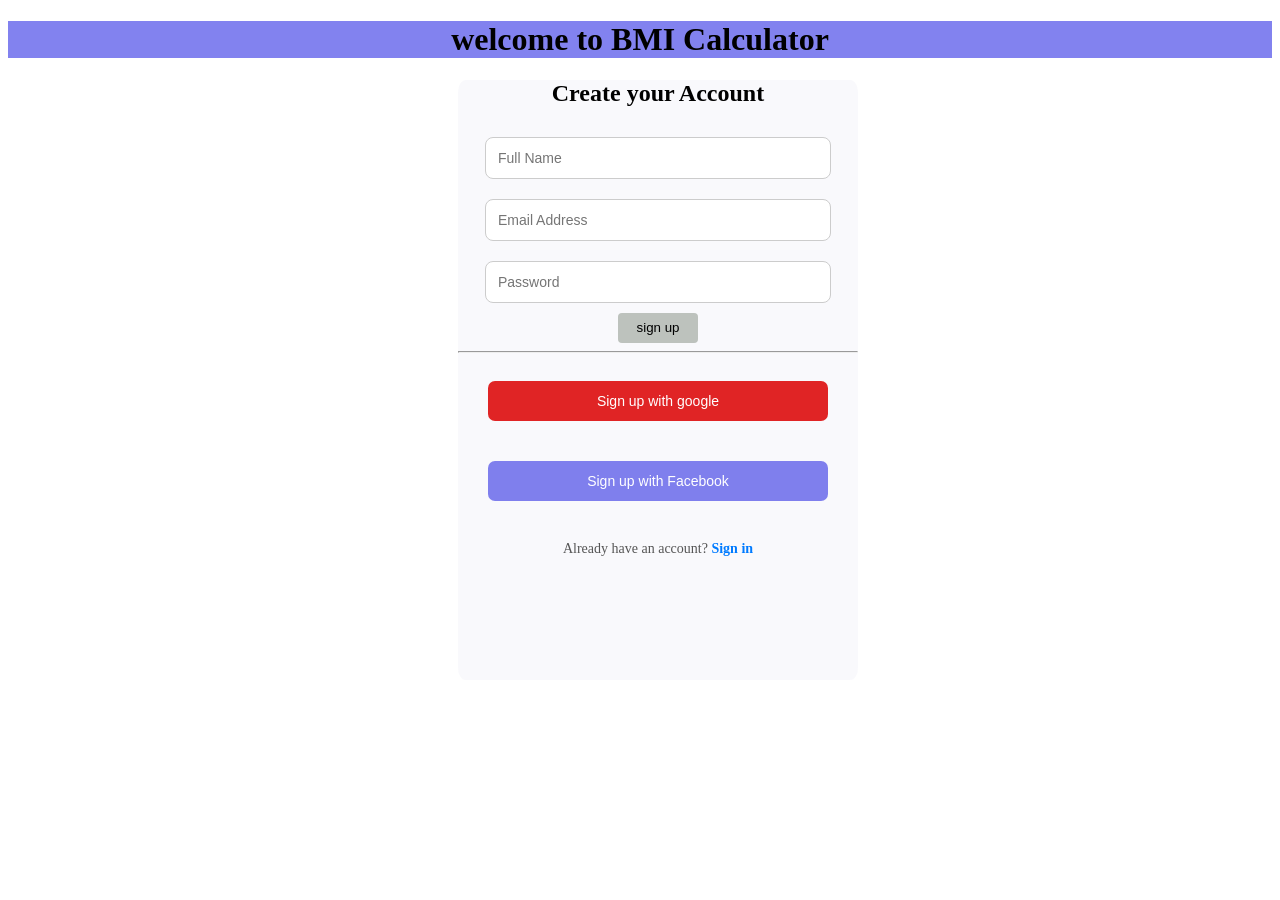
==== index.html @ 36f5c376 "Add files via upload" ====
<!DOCTYPE html>
<html lang="en">
<head>
    <meta charset="UTF-8">
    <meta name="viewport" content="width=device-width, initial-scale=1.0">
    <title>Document</title>
    <link rel="stylesheet" href="./index.css">
</head>
<body>
    <h1>welcome to BMI Calculator</h1>
    <div id="login">
        <h2>Create your Account</h2>
        <input type="text" id="name" placeholder="Full Name" />
    <input type="email" id="email" placeholder="Email Address" />
    <input type="password" id="password" placeholder="Password" />
        <button onclick="window.location.href='./home.html'">sign up</button>
        <hr />
    <button id="google">Sign up with google</button>
    <button id="fb">Sign up with Facebook</button>
    <p style="margin-top: 20px; font-size: 14px; color: #555;">
      Already have an account?
      <a href="home.html" style="color: #007bff; text-decoration: none; font-weight: bold;">Sign in</a>
    </p>
    </div>
    
</body>
</html>
---- index.css ----
h1{
    
    text-align: center;
    background-color: rgba(24, 24, 226, 0.541);
    
}
input[type="text"], input[type="email"], input[type="password"] {
      width: 80%;
      padding: 12px;
      margin: 10px 0;
      border: 1px solid #ccc;
      border-radius: 8px;
      font-size: 14px;
    }
#login{
    border-radius: 2%;
    text-align: center;
    background-color: rgba(249, 249, 252, 0.938);
    height: 600px;
    width: 400px;
    margin-left: 450px;
    }
button{
    height: 30px;
    width: 80px;
    border-radius: 4px;
    background-color: rgb(189, 194, 189);
    border: none;
}   
#google{
    background-color: rgba(221, 8, 8, 0.884);
    width: 85%;
    height: 40px;
    border-radius: 7px;
    border: none;
    color: white;
    font-size: 14px;
    margin: 20px 0;
} 
#fb{
    width: 85%;
    height: 40px;
    border-radius: 7px;
    border: none;
    color: white;
    font-size: 14px;
    margin: 20px 0;
    background-color: rgba(24, 24, 226, 0.541); 
}
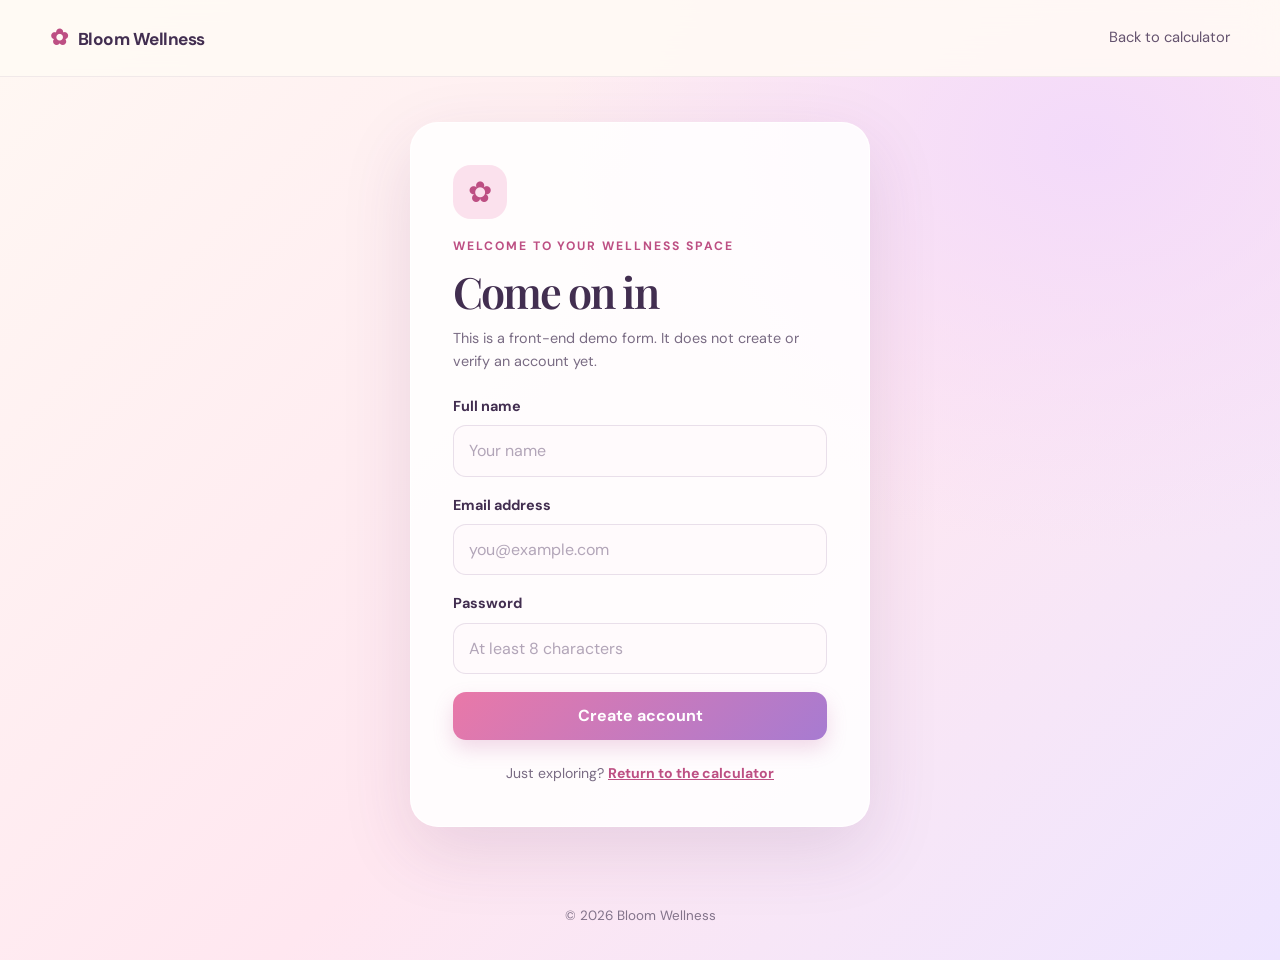
==== commit a1f41254: "Add files via upload" ====
--- a/index.html
+++ b/index.html
@@ -1,27 +1,34 @@
-<!DOCTYPE html>
-<html lang="en">
-<head>
-    <meta charset="UTF-8">
-    <meta name="viewport" content="width=device-width, initial-scale=1.0">
-    <title>Document</title>
-    <link rel="stylesheet" href="./index.css">
-</head>
-<body>
-    <h1>welcome to BMI Calculator</h1>
-    <div id="login">
-        <h2>Create your Account</h2>
-        <input type="text" id="name" placeholder="Full Name" />
-    <input type="email" id="email" placeholder="Email Address" />
-    <input type="password" id="password" placeholder="Password" />
-        <button onclick="window.location.href='./home.html'">sign up</button>
-        <hr />
-    <button id="google">Sign up with google</button>
-    <button id="fb">Sign up with Facebook</button>
-    <p style="margin-top: 20px; font-size: 14px; color: #555;">
-      Already have an account?
-      <a href="home.html" style="color: #007bff; text-decoration: none; font-weight: bold;">Sign in</a>
-    </p>
-    </div>
-    
-</body>
-</html>+<!DOCTYPE html>
+<html lang="en">
+<head>
+  <meta charset="UTF-8"><meta name="viewport" content="width=device-width, initial-scale=1.0">
+  <title>Sign in | Bloom Wellness</title><link rel="stylesheet" href="index.css">
+</head>
+<body class="auth-page">
+<header class="site-header"><nav class="navbar" aria-label="Main navigation"><a class="brand" href="home.html"><span class="brand-mark">✿</span> Bloom Wellness</a><div class="nav-links"><a href="home.html">Back to calculator</a></div></nav></header>
+<main class="auth-main">
+  <section class="auth-card">
+    <div class="auth-flower" aria-hidden="true">✿</div><p class="eyebrow">Welcome to your wellness space</p><h1>Come on in</h1>
+    <p class="auth-intro">This is a front-end demo form. It does not create or verify an account yet.</p>
+    <form id="auth-form">
+      <label for="name">Full name</label><input id="name" name="name" type="text" placeholder="Your name" autocomplete="name" required>
+      <label for="email">Email address</label><input id="email" name="email" type="email" placeholder="you@example.com" autocomplete="email" required>
+      <label for="password">Password</label><input id="password" name="password" type="password" placeholder="At least 8 characters" minlength="8" autocomplete="new-password" required>
+      <p id="auth-message" class="form-message" role="status" aria-live="polite"></p><button class="button button-primary auth-submit" type="submit">Create account</button>
+    </form>
+    <p class="auth-bottom">Just exploring? <a href="home.html">Return to the calculator</a></p>
+  </section>
+</main>
+<footer class="site-footer auth-footer"><p>© 2026 Bloom Wellness</p></footer>
+<script>
+const authForm = document.getElementById("auth-form");
+const authMessage = document.getElementById("auth-message");
+authForm.addEventListener("submit", function(event) {
+  event.preventDefault();
+  if (!authForm.reportValidity()) return;
+  authMessage.textContent = "The form looks good! Account creation needs a backend to work.";
+  authMessage.classList.add("success-message");
+});
+</script>
+</body>
+</html>
--- a/index.css
+++ b/index.css
@@ -1,49 +1,27 @@
-h1{
-    
-    text-align: center;
-    background-color: rgba(24, 24, 226, 0.541);
-    
-}
-input[type="text"], input[type="email"], input[type="password"] {
-      width: 80%;
-      padding: 12px;
-      margin: 10px 0;
-      border: 1px solid #ccc;
-      border-radius: 8px;
-      font-size: 14px;
-    }
-#login{
-    border-radius: 2%;
-    text-align: center;
-    background-color: rgba(249, 249, 252, 0.938);
-    height: 600px;
-    width: 400px;
-    margin-left: 450px;
-    }
-button{
-    height: 30px;
-    width: 80px;
-    border-radius: 4px;
-    background-color: rgb(189, 194, 189);
-    border: none;
-}   
-#google{
-    background-color: rgba(221, 8, 8, 0.884);
-    width: 85%;
-    height: 40px;
-    border-radius: 7px;
-    border: none;
-    color: white;
-    font-size: 14px;
-    margin: 20px 0;
-} 
-#fb{
-    width: 85%;
-    height: 40px;
-    border-radius: 7px;
-    border: none;
-    color: white;
-    font-size: 14px;
-    margin: 20px 0;
-    background-color: rgba(24, 24, 226, 0.541); 
-}
+@import url('https://fonts.googleapis.com/css2?family=DM+Sans:wght@400;500;600;700&family=Playfair+Display:wght@500;600;700&display=swap');
+:root{--ink:#422e50;--muted:#796b83;--pink:#e978a8;--pink-dark:#bd4f83;--cream:#fffaf5;--line:rgba(119,82,139,.16);--shadow:0 24px 70px rgba(91,49,110,.13)}
+*{box-sizing:border-box}html{scroll-behavior:smooth;scroll-padding-top:90px}body{margin:0;color:var(--ink);font-family:"DM Sans",Arial,sans-serif;line-height:1.6;background:var(--cream)}a{color:inherit}button,input{font:inherit}
+.site-header{position:sticky;top:0;z-index:20;background:rgba(255,250,245,.91);border-bottom:1px solid rgba(119,82,139,.1);backdrop-filter:blur(16px)}
+.navbar{width:min(1180px,calc(100% - 40px));min-height:76px;margin:0 auto;display:flex;align-items:center;justify-content:space-between;gap:24px}
+.brand{text-decoration:none;font-weight:700;letter-spacing:-.03em;white-space:nowrap;font-size:1.08rem}.brand-mark{color:var(--pink-dark);margin-right:7px;font-size:1.35rem}
+.nav-links{display:flex;align-items:center;gap:clamp(14px,3vw,34px)}.nav-links a{text-decoration:none;font-size:.92rem;color:#65536f;transition:color .2s}.nav-links a:hover{color:var(--pink-dark)}.nav-links .nav-cta{padding:10px 18px;border-radius:999px;background:#f8d9e7;color:#7d3d65;font-weight:700}
+.hero{position:relative;isolation:isolate;overflow:hidden;min-height:690px;padding:clamp(52px,8vw,100px) max(5vw,calc((100vw - 1180px)/2));display:grid;grid-template-columns:minmax(0,1fr) minmax(320px,420px);align-items:center;gap:clamp(32px,6vw,90px);background:radial-gradient(ellipse at 85% 20%,rgba(235,166,218,.55),transparent 34%),radial-gradient(ellipse at 68% 88%,rgba(180,159,231,.42),transparent 40%),linear-gradient(120deg,#fff8f3 0%,#ffe7f0 50%,#eee5ff 100%)}
+.hero::before{content:"";position:absolute;z-index:-1;width:560px;height:560px;right:-90px;top:55px;border-radius:50%;background:url("Untitled-Website-4.png") center/cover no-repeat;opacity:.35;filter:saturate(.85);animation:float 9s ease-in-out infinite}.hero::after{content:"";position:absolute;z-index:-1;width:360px;height:360px;right:8%;bottom:-210px;border-radius:50%;background:rgba(255,255,255,.36)}
+.hero-copy{max-width:560px}.eyebrow{margin:0 0 12px;color:var(--pink-dark);font-size:.76rem;font-weight:700;text-transform:uppercase;letter-spacing:.16em}
+.hero h1,.auth-card h1{margin:0;font:600 clamp(2.8rem,5vw,4.7rem)/1.08 "Playfair Display",Georgia,serif;letter-spacing:-.045em}.hero h1 span{color:var(--pink-dark);font-style:italic}.hero-description{max-width:470px;margin:24px 0;color:#6d5d78;font-size:1.06rem}
+.hero-note{display:inline-flex;align-items:center;gap:10px;color:#79506f;font-size:.93rem}.hero-note span{display:grid;place-items:center;width:32px;height:32px;border-radius:50%;background:#f8d9e7;font-size:1.2rem}
+.calculator-card{width:100%;padding:30px;border:1px solid rgba(255,255,255,.85);border-radius:28px;background:rgba(255,255,255,.83);box-shadow:var(--shadow);backdrop-filter:blur(14px)}
+.card-heading{display:flex;align-items:center;gap:14px;margin-bottom:24px}.card-icon{display:grid;place-items:center;flex:0 0 48px;height:48px;border-radius:16px;background:#fbe1ed;color:var(--pink-dark);font-size:1.6rem}.card-heading .eyebrow{margin-bottom:2px;font-size:.67rem}.card-heading h2{margin:0;font:600 1.65rem "Playfair Display",Georgia,serif}
+.calculator-card label,.auth-card label{display:block;margin:17px 0 7px;font-size:.9rem;font-weight:700}.calculator-card label span{color:#95869d;font-weight:400;font-size:.8rem}
+.input-wrap{position:relative}.input-wrap input,.auth-card input{width:100%;min-height:49px;padding:12px 48px 12px 15px;border:1px solid var(--line);border-radius:13px;outline:none;background:#fffafc;color:var(--ink);transition:border-color .2s,box-shadow .2s}.auth-card input{padding-right:15px}.input-wrap input:focus,.auth-card input:focus{border-color:#d77cab;box-shadow:0 0 0 4px rgba(217,120,171,.14)}.input-wrap input::placeholder,.auth-card input::placeholder{color:#b2a5b8}.unit{position:absolute;right:15px;top:50%;transform:translateY(-50%);color:#a35e89;font-size:.85rem;font-weight:700}
+.button-row{display:flex;gap:10px;margin-top:22px}.button{min-height:46px;padding:11px 18px;border:0;border-radius:13px;cursor:pointer;font-weight:700;transition:transform .2s,box-shadow .2s,background .2s}.button:hover{transform:translateY(-2px)}.button-primary{flex:1;color:white;background:linear-gradient(135deg,#e978a8,#a77bd1);box-shadow:0 9px 20px rgba(190,91,153,.22)}.button-primary:hover{box-shadow:0 12px 25px rgba(190,91,153,.3)}.button-secondary{background:#f4edf7;color:#755b84}
+.form-message{margin:8px 0 0;color:#a33e63;font-size:.84rem}.form-message:empty{display:none}.success-message{color:#537c62}
+.result-panel{margin-top:24px;padding:19px;border:1px solid #f0d0e1;border-radius:18px;text-align:center;background:linear-gradient(135deg,#fff1f6,#f4efff)}.result-panel[hidden]{display:none}.result-label{margin:0;color:#806984;font-size:.82rem}.result-number{margin:0;color:#a4477c;font:700 2.5rem "Playfair Display",Georgia,serif}.result-category{margin:0;color:#634d70;font-weight:700}.result-disclaimer{margin:12px 0 0;color:#88798d;font-size:.72rem;line-height:1.5}
+.content-section{padding:86px 24px;text-align:center}.content-section h2{margin:0 0 18px;font:600 clamp(2rem,4vw,2.8rem) "Playfair Display",Georgia,serif}.about-section{background:#fffaf5}.about-section>p:not(.eyebrow){max-width:720px;margin:0 auto;color:var(--muted)}.section-symbol{margin:0 auto 10px;color:var(--pink);font-size:2rem}.health-section{background:linear-gradient(135deg,#fff0f5,#f1ebff)}
+.tip-grid{width:min(1050px,100%);margin:34px auto 0;display:grid;grid-template-columns:repeat(4,1fr);gap:18px;text-align:left}.tip-card{padding:24px 20px;border:1px solid rgba(255,255,255,.9);border-radius:20px;background:rgba(255,255,255,.72);box-shadow:0 12px 30px rgba(91,49,110,.06)}.tip-card>span{font-size:1.8rem}.tip-card h3{margin:12px 0 7px;font-size:1rem}.tip-card p{margin:0;color:var(--muted);font-size:.9rem}.gentle-note{max-width:720px;margin:30px auto 0;color:#796b83;font-size:.88rem}
+.site-footer{padding:28px 24px;text-align:center;background:#fffaf5;border-top:1px solid var(--line);color:#82738a;font-size:.84rem}.site-footer p{margin:5px 0}.footer-brand{display:inline-block;margin-bottom:8px;color:var(--ink)}.copyright{font-size:.76rem}
+.auth-page{min-height:100vh;background:radial-gradient(ellipse at 85% 15%,#f3dafa,transparent 35%),linear-gradient(135deg,#fff8f3,#ffe7f0 55%,#eee5ff)}.auth-main{min-height:calc(100vh - 150px);display:grid;place-items:center;padding:45px 20px}.auth-card{width:min(460px,100%);padding:clamp(26px,5vw,42px);border:1px solid rgba(255,255,255,.9);border-radius:28px;background:rgba(255,255,255,.86);box-shadow:var(--shadow)}.auth-flower{display:grid;place-items:center;width:54px;height:54px;margin-bottom:18px;border-radius:18px;color:var(--pink-dark);background:#fbe1ed;font-size:1.8rem}.auth-card h1{font-size:2.7rem}.auth-intro{margin:12px 0 22px;color:var(--muted);font-size:.9rem}.auth-submit{width:100%;margin-top:18px}.auth-bottom{margin:22px 0 0;text-align:center;color:var(--muted);font-size:.88rem}.auth-bottom a{color:var(--pink-dark);font-weight:700}.auth-footer{background:transparent;border:0}
+@keyframes float{0%,100%{transform:translateY(0)}50%{transform:translateY(-12px)}}
+@media(max-width:900px){.hero{grid-template-columns:minmax(0,1fr) minmax(300px,390px);gap:28px;padding-left:5vw;padding-right:5vw}.hero::before{right:-160px}.tip-grid{grid-template-columns:repeat(2,1fr)}.decor{display:none}}
+@media(max-width:700px){.navbar{width:calc(100% - 28px);min-height:68px;flex-wrap:wrap;padding:13px 0;gap:10px}.nav-links{width:100%;justify-content:space-between;gap:10px;flex-wrap:wrap}.nav-links a{font-size:.82rem}.nav-links .nav-cta{padding:7px 12px}.hero{grid-template-columns:1fr;padding:55px 20px;gap:34px}.hero-copy{max-width:560px}.hero h1{font-size:clamp(2.7rem,12vw,4rem)}.hero::before{width:360px;height:360px;right:-145px;top:190px;opacity:.2}.calculator-card{max-width:480px;margin:0 auto;padding:24px}.content-section{padding:64px 20px}.tip-grid{grid-template-columns:1fr}}
+@media(prefers-reduced-motion:reduce){*,*::before,*::after{scroll-behavior:auto!important;animation-duration:.01ms!important;animation-iteration-count:1!important;transition-duration:.01ms!important}}
